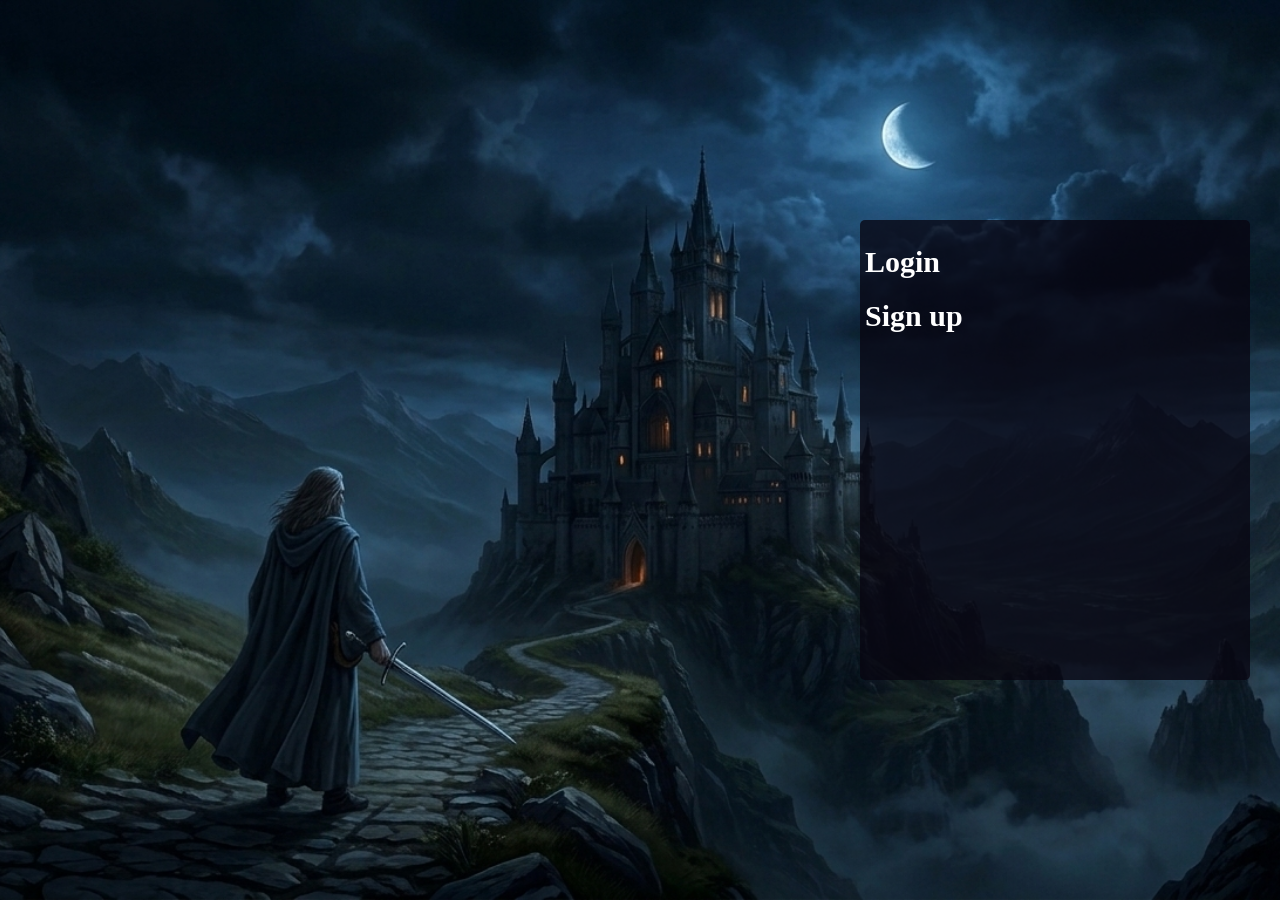
==== index.html @ 3b4fd9aa "Add files via upload" ====
<!DOCTYPE html>
<html lang="en">
<head>
    <meta charset="UTF-8">
    <meta name="viewport" content="width=device-width, initial-scale=1.0">
    <title>LIFE TRACKER</title>
    <link rel="stylesheet"  href="style.css" > 
</head>
<body>
    <div class="Login-page" >
        <div class= "card"> 
            <div class="Login">
                <h1>Login</h1>
                

            </div>
            <div class"Sign up">
                <h1>Sign up</h1>


            </div>
            

        </div>
        

</div>


</body>
</html>
---- style.css ----
body {
    padding:0;
    margin:0;
    height:100vh;
    overflow:hidden;


}
.Login-page {
    background-image:url("background.jpg");
    background-size:cover;
    background-position:center ;
    
    background-repeat:no-repeat;
    
    width:100%;
    height:100%;

    display: flex;
    justify-content: flex-end;
    align-items: center;
    




    


}
.card{
    background-color: rgba(7, 5, 16, 0.759);
    padding: 5px;
    border-radius: 5px;
    
    font-size: 15px;
    width: 380px;
    height: 450px;
    margin-right: 30px;
    

    color: white;

}
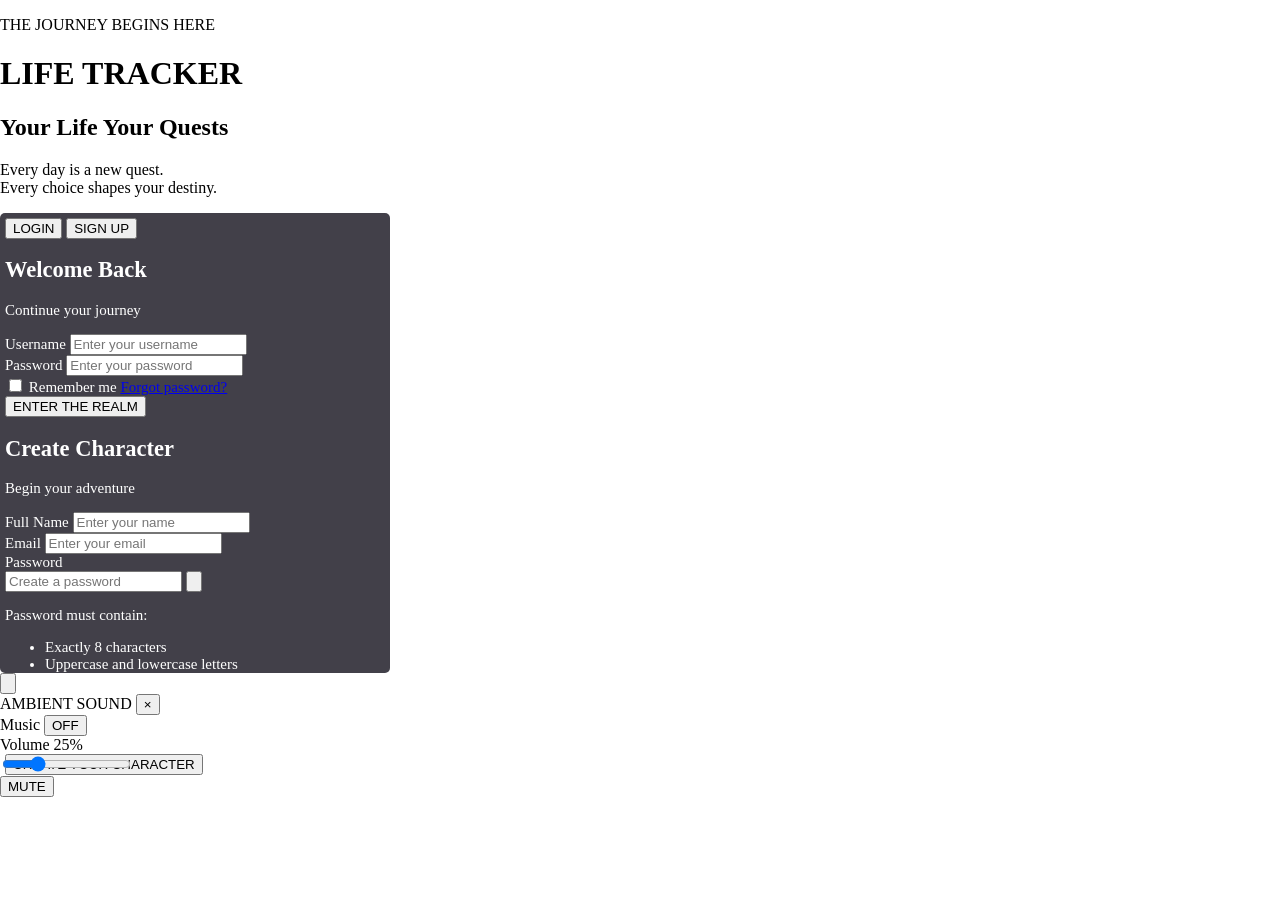
==== commit 88b97a40: "Revamp login page with branding and forms Revised the HTML structure for the login page, added brand" ====
--- a/index.html
+++ b/index.html
@@ -1,31 +1,399 @@
+
 <!DOCTYPE html>
 <html lang="en">
+
 <head>
     <meta charset="UTF-8">
     <meta name="viewport" content="width=device-width, initial-scale=1.0">
+
     <title>LIFE TRACKER</title>
-    <link rel="stylesheet"  href="style.css" > 
+
+    <link rel="stylesheet" href="style.css">
+
+    <!-- Fantasy Fonts -->
+    <link href="https://fonts.googleapis.com/css2?family=Cinzel:wght@400;500;600;700&family=Cormorant+Garamond:wght@400;500;600&family=Inter:wght@400;500;600&display=swap" rel="stylesheet">
 </head>
+
 <body>
-    <div class="Login-page" >
-        <div class= "card"> 
-            <div class="Login">
-                <h1>Login</h1>
-                
-
-            </div>
-            <div class"Sign up">
-                <h1>Sign up</h1>
-
-
-            </div>
-            
+
+    <!-- MAIN LOGIN PAGE -->
+    <div class="login-page">
+
+        <!-- BRANDING -->
+        <div class="brand">
+
+            <p class="brand-subtitle">
+                THE JOURNEY BEGINS HERE
+            </p>
+
+            <h1>LIFE TRACKER</h1>
+
+            <div class="gold-line"></div>
+
+            <h2>Your Life Your Quests</h2>
+
+            <p class="brand-description">
+                Every day is a new quest.<br>
+                Every choice shapes your destiny.
+            </p>
 
         </div>
-        
-
-</div>
-
+
+
+        <!-- LOGIN / SIGNUP CARD -->
+        <div class="card">
+
+            <!-- FORM TOGGLE -->
+            <div class="form-toggle">
+
+                <button type="button" class="toggle-btn active" id="loginToggle">
+                    LOGIN
+                </button>
+
+                <button type="button" class="toggle-btn" id="signupToggle">
+                    SIGN UP
+                </button>
+
+            </div>
+
+
+            <!-- LOGIN FORM -->
+            <form id="loginForm" class="form" autocomplete="off">
+
+                <h2>Welcome Back</h2>
+
+                <p class="form-subtitle">
+                    Continue your journey
+                </p>
+
+                <div class="input-group">
+
+                    <label for="loginUsername">
+                        Username
+                    </label>
+
+                    <input
+                        type="text"
+                        id="loginUsername"
+                        placeholder="Enter your username"
+                        autocomplete="off"
+                        required
+                    >
+
+                </div>
+
+
+                <div class="input-group">
+
+                    <label for="loginPassword">
+                        Password
+                    </label>
+
+                    <input
+                        type="password"
+                        id="loginPassword"
+                        placeholder="Enter your password"
+                        autocomplete="new-password"
+                        required
+                    >
+
+                </div>
+
+
+                <div class="form-options">
+
+                    <label class="remember">
+
+                        <input type="checkbox" id="rememberMe">
+
+                        Remember me
+
+                    </label>
+
+                    <a href="#" class="forgot-password" id="forgotPassword">
+                        Forgot password?
+                    </a>
+
+                </div>
+
+
+                <button type="submit" class="submit-btn">
+                    ENTER THE REALM
+                </button>
+
+            </form>
+
+
+            <!-- SIGNUP FORM -->
+            <form id="signupForm" class="form hidden" autocomplete="off">
+
+                <h2>Create Character</h2>
+
+                <p class="form-subtitle">
+                    Begin your adventure
+                </p>
+
+
+                <div class="input-group">
+
+                    <label for="fullName">
+                        Full Name
+                    </label>
+
+                    <input
+                        type="text"
+                        id="fullName"
+                        placeholder="Enter your name"
+                        autocomplete="off"
+                        required
+                    >
+
+                </div>
+
+
+                <div class="input-group">
+
+                    <label for="signupEmail">
+                        Email
+                    </label>
+
+                    <input
+                        type="email"
+                        id="signupEmail"
+                        placeholder="Enter your email"
+                        autocomplete="off"
+                        required
+                    >
+
+                </div>
+
+
+                <div class="input-group">
+
+                    <label for="signupPassword">
+                        Password
+                    </label>
+
+                    <div class="password-wrapper">
+
+                        <input
+                            type="password"
+                            id="signupPassword"
+                            placeholder="Create a password"
+                            autocomplete="new-password"
+                            required
+                        >
+
+                        <!-- EYE ICON BUTTON -->
+                        <button
+                            type="button"
+                            id="showPassword"
+                            class="show-password"
+                            aria-label="Show password"
+                            aria-pressed="false"
+                        >
+
+                            <svg
+                                class="eye-icon"
+                                id="eyeIcon"
+                                viewBox="0 0 24 24"
+                                fill="none"
+                                stroke="currentColor"
+                                stroke-width="1.8"
+                                stroke-linecap="round"
+                                stroke-linejoin="round"
+                            >
+
+                                <path d="M2 12s3.5-7 10-7 10 7 10 7-3.5 7-10 7S2 12 2 12Z"/>
+
+                                <circle cx="12" cy="12" r="3"/>
+
+                            </svg>
+
+                        </button>
+
+                    </div>
+
+                </div>
+
+
+                <!-- PASSWORD RULES -->
+                <div class="password-rules">
+
+                    <p>Password must contain:</p>
+
+                    <ul>
+                        <li>Exactly 8 characters</li>
+                        <li>Uppercase and lowercase letters</li>
+                        <li>At least one number (0–9)</li>
+                        <li>At least one special character (@#$!%&*)</li>
+                    </ul>
+
+                </div>
+
+
+                <!-- PASSWORD ERROR -->
+                <p id="passwordError" class="password-error">
+                    Invalid password
+                </p>
+
+
+                <button type="submit" class="submit-btn">
+                    CREATE YOUR CHARACTER
+                </button>
+
+            </form>
+
+
+            <div class="card-footer">
+                YOUR ADVENTURE STARTS NOW
+            </div>
+
+        </div>
+
+    </div>
+
+
+    <!-- BACKGROUND MUSIC -->
+    <audio id="bgMusic" loop preload="none">
+
+        <source src="ambient.mp3" type="audio/mpeg">
+
+    </audio>
+
+
+    <!-- SOUND SYSTEM -->
+    <div class="sound-system">
+
+        <!-- SPEAKER ICON ONLY -->
+        <button
+            id="soundOrb"
+            class="sound-orb"
+            type="button"
+            aria-label="Open sound controls"
+            aria-expanded="false"
+        >
+
+            <svg
+                class="speaker-icon"
+                viewBox="0 0 24 24"
+                fill="currentColor"
+                aria-hidden="true"
+            >
+
+                <!-- SPEAKER -->
+                <path d="M3 9v6h4l5 4V5L7 9H3z"/>
+
+                <!-- SOUND WAVES -->
+                <path
+                    class="sound-wave wave-one"
+                    d="M15 9a4 4 0 0 1 0 6"
+                    fill="none"
+                    stroke="currentColor"
+                    stroke-width="1.8"
+                    stroke-linecap="round"
+                />
+
+                <path
+                    class="sound-wave wave-two"
+                    d="M17.5 6.5a8 8 0 0 1 0 11"
+                    fill="none"
+                    stroke="currentColor"
+                    stroke-width="1.8"
+                    stroke-linecap="round"
+                />
+
+                <path
+                    class="sound-wave wave-three"
+                    d="M20 4a12 12 0 0 1 0 16"
+                    fill="none"
+                    stroke="currentColor"
+                    stroke-width="1.8"
+                    stroke-linecap="round"
+                />
+
+            </svg>
+
+        </button>
+
+
+        <!-- SOUND PANEL -->
+        <div class="sound-panel" id="soundPanel">
+
+            <div class="sound-panel-header">
+
+                <span>AMBIENT SOUND</span>
+
+                <button
+                    id="closeSoundPanel"
+                    class="close-sound"
+                    type="button"
+                    aria-label="Close sound panel"
+                >
+                    ×
+                </button>
+
+            </div>
+
+
+            <!-- MUSIC TOGGLE -->
+            <div class="sound-row">
+
+                <span>Music</span>
+
+                <button
+                    id="musicToggle"
+                    class="sound-toggle"
+                    type="button"
+                    aria-pressed="false"
+                >
+                    OFF
+                </button>
+
+            </div>
+
+
+            <!-- VOLUME -->
+            <div class="volume-section">
+
+                <div class="volume-label">
+
+                    <span>Volume</span>
+
+                    <span id="volumeValue">25%</span>
+
+                </div>
+
+                <input
+                    type="range"
+                    id="volumeSlider"
+                    min="0"
+                    max="100"
+                    value="25"
+                    aria-label="Music volume"
+                >
+
+            </div>
+
+
+            <!-- MUTE -->
+            <button
+                id="muteButton"
+                class="mute-button"
+                type="button"
+                aria-pressed="false"
+            >
+                MUTE
+            </button>
+
+        </div>
+
+    </div>
+
+
+    <!-- JAVASCRIPT -->
+    <script src="script.js"></script>
 
 </body>
-</html>+
+</html>
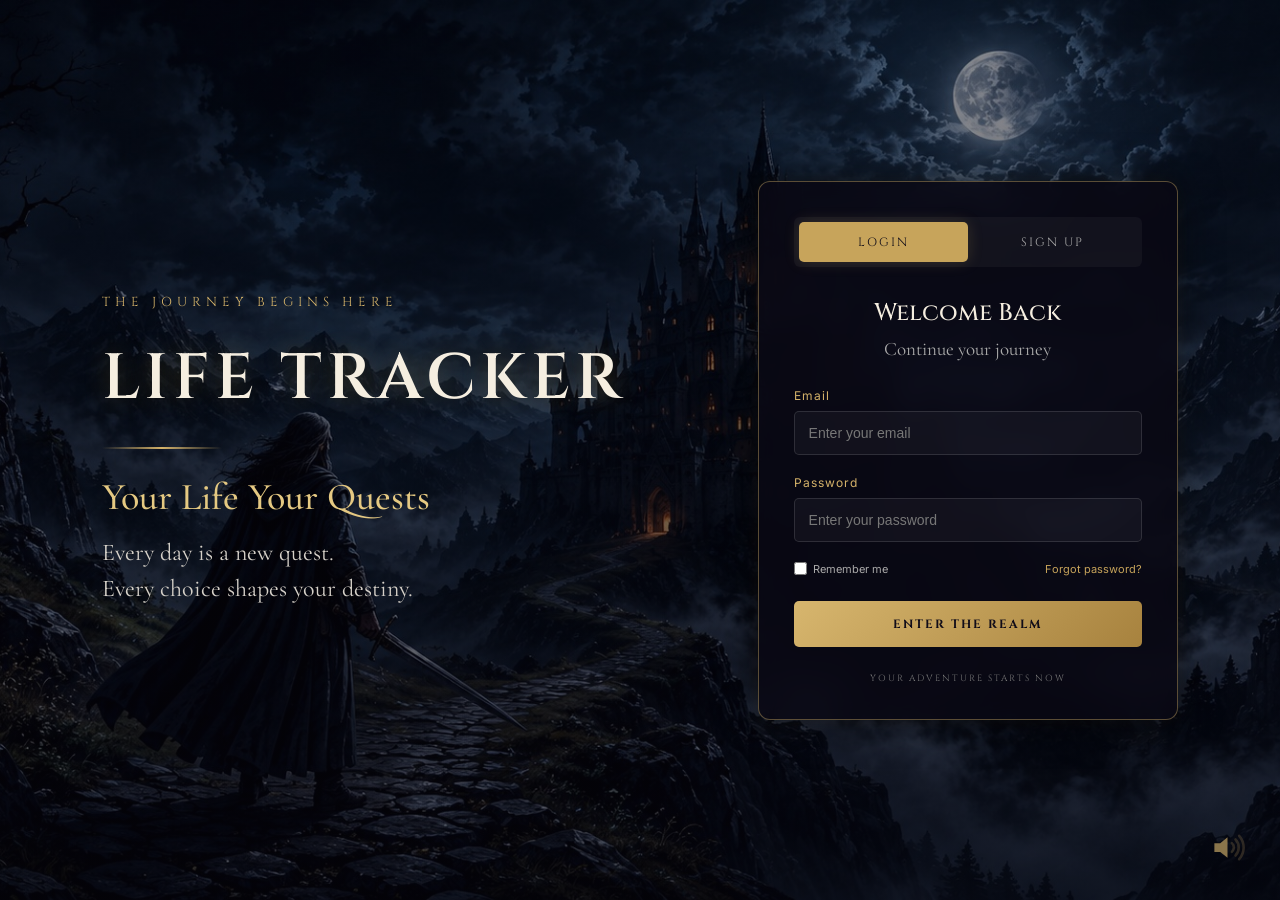
==== commit 0ea1b4e0: "Modify login form to accept email and update rules Updated login form to use email instead of userna" ====
--- a/index.html
+++ b/index.html
@@ -66,21 +66,19 @@
                     Continue your journey
                 </p>
 
-                <div class="input-group">
-
-                    <label for="loginUsername">
-                        Username
-                    </label>
-
-                    <input
-                        type="text"
-                        id="loginUsername"
-                        placeholder="Enter your username"
-                        autocomplete="off"
-                        required
-                    >
-
-                </div>
+                
+<div class="input-group">
+    <label for="loginUsername">Email</label>
+
+    <input
+        type="email"
+        id="loginUsername"
+        placeholder="Enter your email"
+        autocomplete="email"
+        required
+    >
+</div>
+
 
 
                 <div class="input-group">
@@ -222,12 +220,14 @@
 
                     <p>Password must contain:</p>
 
-                    <ul>
-                        <li>Exactly 8 characters</li>
-                        <li>Uppercase and lowercase letters</li>
-                        <li>At least one number (0–9)</li>
-                        <li>At least one special character (@#$!%&*)</li>
-                    </ul>
+                    
+<ul>
+    <li>More than 8 characters</li>
+    <li>Uppercase and lowercase letters</li>
+    <li>At least one number (0–9)</li>
+    <li>At least one special character (@#$!%&*)</li>
+</ul>
+
 
                 </div>
 
@@ -392,7 +392,7 @@
 
 
     <!-- JAVASCRIPT -->
-    <script src="script.js"></script>
+    <script type="module" src="script.js"></script>
 
 </body>
 
--- a/style.css
+++ b/style.css
@@ -1,44 +1,789 @@
+
+/* =====================================
+   RESET
+===================================== */
+
+* {
+    margin: 0;
+    padding: 0;
+    box-sizing: border-box;
+}
+
+
+/* =====================================
+   BODY
+===================================== */
+
 body {
-    padding:0;
-    margin:0;
-    height:100vh;
-    overflow:hidden;
-
-
-}
-.Login-page {
-    background-image:url("background.jpg");
-    background-size:cover;
-    background-position:center ;
-    
-    background-repeat:no-repeat;
-    
-    width:100%;
-    height:100%;
-
+    min-height: 100vh;
+    font-family: 'Inter', sans-serif;
+    background: #080610;
+    color: #f5eee0;
+}
+
+
+/* =====================================
+   MAIN LOGIN PAGE
+===================================== */
+
+.login-page {
+    min-height: 100vh;
+
+    background-image:
+        linear-gradient(
+            rgba(5, 4, 12, 0.45),
+            rgba(5, 4, 12, 0.65)
+        ),
+        url("background.jpg");
+
+    background-size: cover;
+    background-position: center;
+    background-repeat: no-repeat;
+
+    display: grid;
+    grid-template-columns: 1fr 420px;
+    align-items: center;
+    gap: 50px;
+    padding: 60px 8%;
+}
+
+
+/* =====================================
+   BRANDING
+===================================== */
+
+.brand {
+    max-width: 600px;
+    animation: fadeIn 1.2s ease;
+}
+
+.brand-subtitle {
+    font-family: 'Cinzel', serif;
+    font-size: 13px;
+    letter-spacing: 5px;
+    color: #d5b36a;
+    margin-bottom: 25px;
+}
+
+.brand h1 {
+    font-family: 'Cinzel', serif;
+    font-size: clamp(35px, 5vw, 70px);
+    font-weight: 600;
+    letter-spacing: 5px;
+
+    text-shadow: 0 0 25px rgba(212, 175, 55, 0.25);
+}
+
+.gold-line {
+    width: 120px;
+    height: 2px;
+
+    background: linear-gradient(
+        to right,
+        transparent,
+        #d5b36a,
+        transparent
+    );
+
+    margin: 25px 0;
+}
+
+.brand h2 {
+    font-family: 'Cormorant Garamond', serif;
+    font-size: 38px;
+    font-weight: 500;
+    color: #e5c982;
+    margin-bottom: 15px;
+}
+
+.brand-description {
+    font-family: 'Cormorant Garamond', serif;
+    font-size: 24px;
+    line-height: 1.5;
+    color: #d5d0c8;
+}
+
+
+/* =====================================
+   LOGIN CARD
+===================================== */
+
+.card {
+    width: 100%;
+
+    background: rgba(10, 8, 20, 0.88);
+    border: 1px solid rgba(213, 179, 106, 0.4);
+    border-radius: 12px;
+    padding: 35px;
+
+    backdrop-filter: blur(12px);
+
+    box-shadow:
+        0 0 40px rgba(0, 0, 0, 0.5),
+        0 0 20px rgba(213, 179, 106, 0.05);
+
+    animation: fadeIn 1s ease;
+}
+
+
+/* =====================================
+   LOGIN / SIGNUP TOGGLE
+===================================== */
+
+.form-toggle {
     display: flex;
-    justify-content: flex-end;
+    background: rgba(255, 255, 255, 0.04);
+    border-radius: 6px;
+    padding: 5px;
+    margin-bottom: 30px;
+}
+
+.toggle-btn {
+    flex: 1;
+    border: none;
+    background: transparent;
+    color: #aaa;
+    padding: 12px;
+
+    font-family: 'Cinzel', serif;
+    font-size: 12px;
+    letter-spacing: 2px;
+
+    cursor: pointer;
+    border-radius: 5px;
+    transition: 0.3s;
+}
+
+.toggle-btn:hover {
+    color: #e5c982;
+}
+
+.toggle-btn.active {
+    background: #c7a45b;
+    color: #100c18;
+
+    box-shadow: 0 0 15px rgba(199, 164, 91, 0.2);
+}
+
+
+/* =====================================
+   FORMS
+===================================== */
+
+.form {
+    animation: slideIn 0.35s ease;
+}
+
+.form h2 {
+    font-family: 'Cinzel', serif;
+    font-size: 24px;
+    text-align: center;
+    font-weight: 500;
+    margin-bottom: 8px;
+}
+
+.form-subtitle {
+    text-align: center;
+    color: #aaa;
+
+    font-family: 'Cormorant Garamond', serif;
+    font-size: 19px;
+    margin-bottom: 28px;
+}
+
+.hidden {
+    display: none !important;
+}
+
+
+/* =====================================
+   INPUTS
+===================================== */
+
+.input-group {
+    margin-bottom: 20px;
+}
+
+.input-group label {
+    display: block;
+    font-size: 12px;
+    letter-spacing: 1px;
+    color: #d5b36a;
+    margin-bottom: 8px;
+}
+
+.input-group input {
+    width: 100%;
+    padding: 13px 14px;
+
+    background: rgba(255, 255, 255, 0.04);
+    border: 1px solid rgba(255, 255, 255, 0.12);
+    border-radius: 5px;
+
+    color: white;
+    font-size: 14px;
+    outline: none;
+    transition: 0.3s;
+}
+
+.input-group input:focus {
+    border-color: #c7a45b;
+    box-shadow: 0 0 12px rgba(199, 164, 91, 0.12);
+}
+
+.input-group input::placeholder {
+    color: #777;
+}
+
+
+/* =====================================
+   EYE PASSWORD BUTTON
+===================================== */
+
+.password-wrapper {
+    position: relative;
+}
+
+.password-wrapper input {
+    padding-right: 48px;
+}
+
+.show-password {
+    position: absolute;
+    right: 12px;
+    top: 50%;
+    transform: translateY(-50%);
+
+    width: 25px;
+    height: 25px;
+
+    display: flex;
     align-items: center;
-    
-
-
-
-
-    
-
-
-}
-.card{
-    background-color: rgba(7, 5, 16, 0.759);
-    padding: 5px;
+    justify-content: center;
+
+    background: transparent;
+    border: none;
+    color: #c7a45b;
+    cursor: pointer;
+    transition: 0.3s;
+}
+
+.show-password:hover {
+    color: #fff0b5;
+    filter: drop-shadow(0 0 5px #d6aa53);
+}
+
+.eye-icon {
+    width: 21px;
+    height: 21px;
+}
+
+
+/* =====================================
+   FORM OPTIONS
+===================================== */
+
+.form-options {
+    display: flex;
+    justify-content: space-between;
+    align-items: center;
+    font-size: 11px;
+    margin-bottom: 25px;
+}
+
+.remember {
+    color: #aaa;
+    display: flex;
+    align-items: center;
+    gap: 6px;
+}
+
+.remember input {
+    accent-color: #c7a45b;
+}
+
+.forgot-password {
+    color: #c7a45b;
+    text-decoration: none;
+}
+
+.forgot-password:hover {
+    text-decoration: underline;
+}
+
+
+/* =====================================
+   PASSWORD RULES
+===================================== */
+
+.password-rules {
+    font-size: 11px;
+    color: #aaa;
+    line-height: 1.8;
+    margin: 5px 0 12px;
+}
+
+.password-rules p {
+    color: #d5b36a;
+    margin-bottom: 3px;
+}
+
+.password-rules ul {
+    padding-left: 18px;
+}
+
+
+/* =====================================
+   PASSWORD ERROR
+===================================== */
+
+.password-error {
+    display: none;
+    color: #ff7777;
+    font-size: 12px;
+    margin-bottom: 15px;
+}
+
+
+/* =====================================
+   SUBMIT BUTTON
+===================================== */
+
+.submit-btn {
+    width: 100%;
+    padding: 15px;
+
+    background: linear-gradient(
+        135deg,
+        #d7b66e,
+        #a7823e
+    );
+
+    border: none;
     border-radius: 5px;
-    
-    font-size: 15px;
-    width: 380px;
-    height: 450px;
-    margin-right: 30px;
-    
-
-    color: white;
-
-}+    color: #100c18;
+
+    font-family: 'Cinzel', serif;
+    font-size: 12px;
+    font-weight: 700;
+    letter-spacing: 2px;
+
+    cursor: pointer;
+    transition: 0.3s;
+}
+
+.submit-btn:hover {
+    transform: translateY(-2px);
+    box-shadow: 0 0 20px rgba(213, 179, 106, 0.3);
+}
+
+
+/* =====================================
+   CARD FOOTER
+===================================== */
+
+.card-footer {
+    text-align: center;
+    font-family: 'Cinzel', serif;
+    font-size: 9px;
+    letter-spacing: 2px;
+    color: #777;
+    margin-top: 25px;
+}
+
+
+/* =====================================
+   SOUND SYSTEM
+===================================== */
+
+.sound-system {
+    position: fixed;
+    bottom: 30px;
+    right: 30px;
+    z-index: 1000;
+}
+
+
+/* =====================================
+   SPEAKER ICON - NO CIRCLE
+===================================== */
+
+.sound-orb {
+    position: relative;
+
+    width: 45px;
+    height: 45px;
+
+    display: flex;
+    align-items: center;
+    justify-content: center;
+
+    background: transparent;
+    border: none;
+    border-radius: 0;
+
+    color: #a8894b;
+    cursor: pointer;
+
+    box-shadow: none;
+    outline: none;
+
+    transition:
+        color 0.3s ease,
+        filter 0.3s ease,
+        transform 0.3s ease;
+}
+
+
+/* SPEAKER SVG */
+
+.speaker-icon {
+    width: 35px;
+    height: 35px;
+
+    color: #a8894b;
+
+    transition:
+        color 0.3s ease,
+        filter 0.3s ease,
+        transform 0.3s ease;
+}
+
+
+/* HOVER */
+
+.sound-orb:hover .speaker-icon {
+    color: #f5d98a;
+
+    filter: drop-shadow(0 0 5px rgba(213, 179, 106, 0.6));
+
+    transform: scale(1.08);
+}
+
+
+/* MUSIC OFF */
+
+.sound-orb:not(.playing) .speaker-icon {
+    color: #8a754b;
+
+    filter: none;
+}
+
+.sound-orb:not(.playing) .sound-wave {
+    opacity: 0.3;
+}
+
+
+/* MUSIC ON */
+
+.sound-orb.playing .speaker-icon {
+    color: #f5d98a;
+
+    filter: drop-shadow(0 0 5px rgba(255, 220, 130, 0.8));
+}
+
+.sound-orb.playing .sound-wave {
+    opacity: 1;
+}
+
+
+/* =====================================
+   SOUND PANEL
+===================================== */
+
+.sound-panel {
+    position: absolute;
+    bottom: 60px;
+    right: 0;
+
+    width: 250px;
+    padding: 20px;
+
+    background: rgba(12, 9, 22, 0.96);
+    border: 1px solid rgba(213, 179, 106, 0.45);
+    border-radius: 12px;
+
+    backdrop-filter: blur(15px);
+
+    box-shadow:
+        0 10px 40px rgba(0, 0, 0, 0.6),
+        0 0 20px rgba(213, 179, 106, 0.08);
+
+    opacity: 0;
+    visibility: hidden;
+
+    transform: translateY(12px) scale(0.95);
+    transform-origin: bottom right;
+
+    transition:
+        opacity 0.25s ease,
+        transform 0.25s ease,
+        visibility 0.25s ease;
+}
+
+
+/* PANEL OPEN */
+
+.sound-panel.open {
+    opacity: 1;
+    visibility: visible;
+    transform: translateY(0) scale(1);
+}
+
+
+/* PANEL HEADER */
+
+.sound-panel-header {
+    display: flex;
+    justify-content: space-between;
+    align-items: center;
+
+    font-family: 'Cinzel', serif;
+    font-size: 11px;
+    letter-spacing: 2px;
+    color: #d5b36a;
+
+    padding-bottom: 15px;
+    border-bottom: 1px solid rgba(213, 179, 106, 0.15);
+    margin-bottom: 18px;
+}
+
+
+/* CLOSE BUTTON */
+
+.close-sound {
+    background: transparent;
+    border: none;
+    color: #aaa;
+    font-size: 22px;
+    cursor: pointer;
+    transition: 0.3s;
+}
+
+.close-sound:hover {
+    color: #d5b36a;
+}
+
+
+/* SOUND ROW */
+
+.sound-row {
+    display: flex;
+    justify-content: space-between;
+    align-items: center;
+
+    color: #eee;
+    font-size: 13px;
+    margin-bottom: 22px;
+}
+
+
+/* ON / OFF TOGGLE */
+
+.sound-toggle {
+    min-width: 65px;
+    padding: 7px 16px;
+
+    background: rgba(213, 179, 106, 0.08);
+    border: 1px solid #806638;
+    border-radius: 20px;
+
+    color: #aaa;
+    font-family: 'Cinzel', serif;
+    font-size: 10px;
+    letter-spacing: 1px;
+
+    cursor: pointer;
+    transition: 0.3s;
+}
+
+.sound-toggle:hover {
+    border-color: #d5b36a;
+    color: #d5b36a;
+}
+
+.sound-toggle.on {
+    background: linear-gradient(
+        135deg,
+        #f5d98a,
+        #c7a45b,
+        #8f672e
+    );
+
+    border-color: #f5d98a;
+    color: #100c18;
+
+    box-shadow: 0 0 12px rgba(199, 164, 91, 0.4);
+}
+
+
+/* =====================================
+   VOLUME
+===================================== */
+
+.volume-section {
+    margin-bottom: 20px;
+}
+
+.volume-label {
+    display: flex;
+    justify-content: space-between;
+
+    color: #aaa;
+    font-size: 12px;
+    margin-bottom: 12px;
+}
+
+#volumeValue {
+    color: #d5b36a;
+}
+
+
+/* SLIDER */
+
+#volumeSlider {
+    width: 100%;
+    accent-color: #c7a45b;
+    cursor: pointer;
+}
+
+
+/* =====================================
+   MUTE BUTTON
+===================================== */
+
+.mute-button {
+    width: 100%;
+    padding: 9px;
+
+    background: rgba(213, 179, 106, 0.04);
+    border: 1px solid rgba(213, 179, 106, 0.25);
+    border-radius: 5px;
+
+    color: #aaa;
+    font-family: 'Cinzel', serif;
+    font-size: 10px;
+    letter-spacing: 2px;
+
+    cursor: pointer;
+    transition: 0.3s;
+}
+
+.mute-button:hover {
+    border-color: #c7a45b;
+    color: #d5b36a;
+    box-shadow: 0 0 12px rgba(199, 164, 91, 0.1);
+}
+
+
+/* =====================================
+   ANIMATIONS
+===================================== */
+
+@keyframes fadeIn {
+    from {
+        opacity: 0;
+        transform: translateY(15px);
+    }
+
+    to {
+        opacity: 1;
+        transform: translateY(0);
+    }
+}
+
+@keyframes slideIn {
+    from {
+        opacity: 0;
+        transform: translateX(10px);
+    }
+
+    to {
+        opacity: 1;
+        transform: translateX(0);
+    }
+}
+
+
+/* =====================================
+   RESPONSIVE
+===================================== */
+
+@media (max-width: 900px) {
+
+    .login-page {
+        grid-template-columns: 1fr;
+        justify-items: center;
+        gap: 35px;
+        padding: 50px 20px 100px;
+    }
+
+    .brand {
+        text-align: center;
+    }
+
+    .gold-line {
+        margin: 20px auto;
+    }
+
+    .card {
+        max-width: 420px;
+    }
+
+    .brand-description {
+        font-size: 20px;
+    }
+}
+
+
+@media (max-width: 480px) {
+
+    .card {
+        padding: 25px 20px;
+    }
+
+    .brand h1 {
+        font-size: 32px;
+        letter-spacing: 2px;
+    }
+
+    .brand h2 {
+        font-size: 28px;
+    }
+
+    .brand-subtitle {
+        font-size: 10px;
+        letter-spacing: 3px;
+    }
+
+    .sound-system {
+        bottom: 20px;
+        right: 20px;
+    }
+
+    .sound-orb {
+        width: 40px;
+        height: 40px;
+    }
+
+    .speaker-icon {
+        width: 30px;
+        height: 30px;
+    }
+
+    .sound-panel {
+        width: 230px;
+        bottom: 55px;
+    }
+}
+
+
+/* ACCESSIBILITY */
+
+@media (prefers-reduced-motion: reduce) {
+
+    .sound-orb,
+    .speaker-icon {
+        transition: none;
+    }
+}
